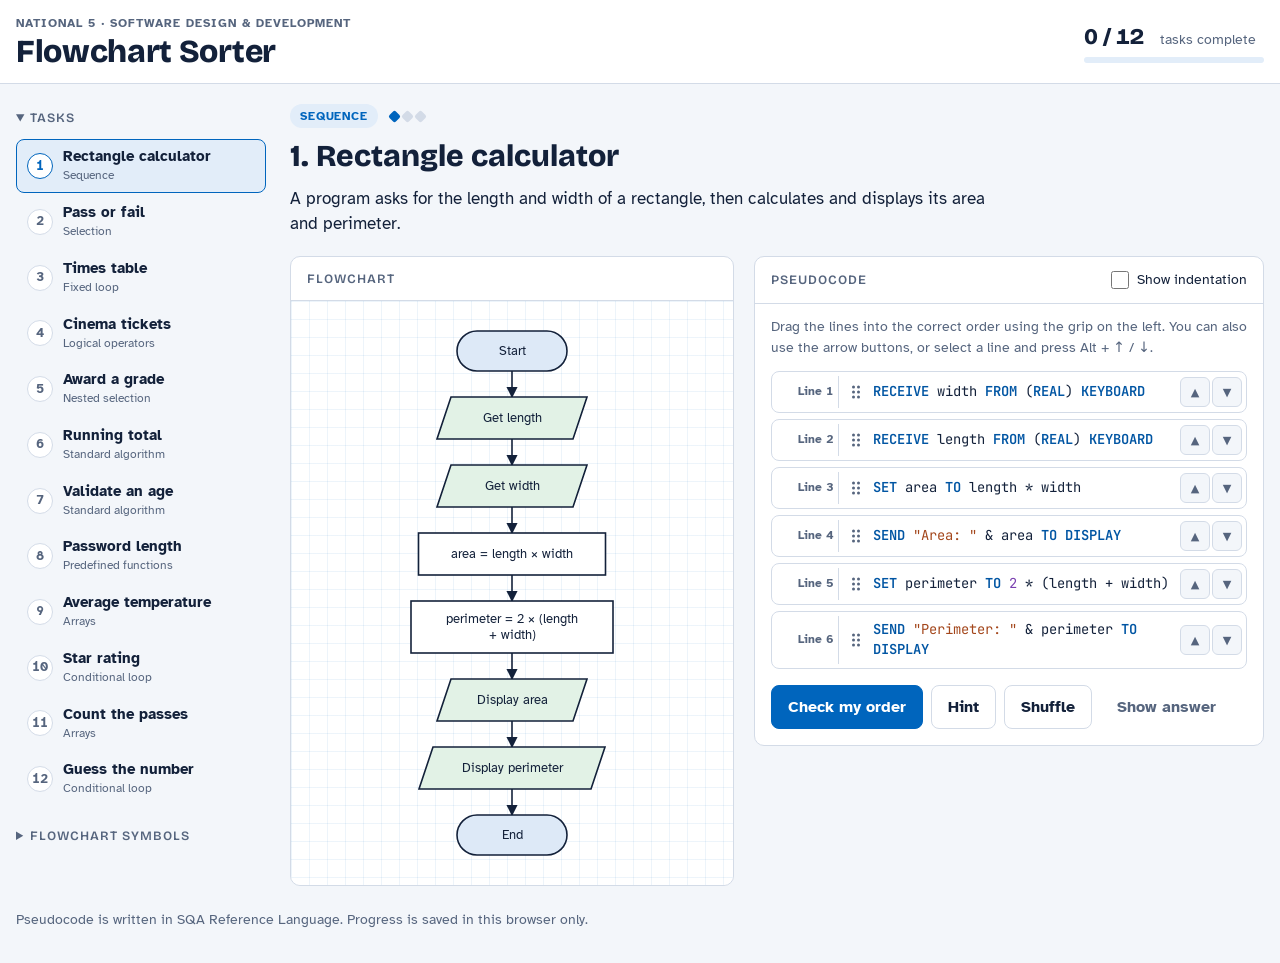
==== index.html @ ad6ac89f "Add N5 flowchart-to-pseudocode ordering practice site Static HTML/CSS/JS site with 12 tasks covering" ====
<!doctype html>
<html lang="en-GB">
<head>
  <meta charset="utf-8">
  <meta name="viewport" content="width=device-width, initial-scale=1, viewport-fit=cover">
  <title>N5 Flowchart Sorter</title>
  <meta name="description" content="National 5 Software Design and Development practice: read a flowchart and put the matching pseudocode in the correct order.">
  <link rel="preconnect" href="https://fonts.googleapis.com">
  <link rel="preconnect" href="https://fonts.gstatic.com" crossorigin>
  <link rel="stylesheet" href="https://fonts.googleapis.com/css2?family=Atkinson+Hyperlegible:wght@400;700&family=Bricolage+Grotesque:opsz,wght@12..96,600;12..96,800&family=JetBrains+Mono:wght@400;600&display=swap">
  <link rel="stylesheet" href="css/styles.css">
</head>
<body>
  <header class="masthead">
    <div class="masthead-inner">
      <div class="brand">
        <span class="brand-tag">National 5 · Software Design &amp; Development</span>
        <h1>Flowchart Sorter</h1>
      </div>
      <div class="progress" aria-live="polite">
        <span class="progress-count" id="progress-count">0 / 0</span>
        <span class="progress-label">tasks complete</span>
        <div class="progress-bar" aria-hidden="true"><span id="progress-fill"></span></div>
      </div>
    </div>
  </header>

  <div class="layout">
    <nav class="tasks" aria-label="Tasks">
      <details id="task-menu" open>
        <summary>Tasks</summary>
        <ol class="task-list" id="task-list"></ol>
      </details>
      <details class="key">
        <summary>Flowchart symbols</summary>
        <dl class="key-list" id="key-list"></dl>
      </details>
    </nav>

    <main class="workspace" id="workspace">
      <section class="brief">
        <div class="brief-meta">
          <span class="chip" id="topic"></span>
          <span class="level" id="level"></span>
        </div>
        <h2 id="title"></h2>
        <p id="brief"></p>
      </section>

      <div class="panes">
        <section class="pane pane-chart" aria-labelledby="chart-heading">
          <header class="pane-head">
            <h3 id="chart-heading">Flowchart</h3>
          </header>
          <div class="chart-scroll" id="chart"></div>
        </section>

        <section class="pane pane-code" aria-labelledby="code-heading">
          <header class="pane-head">
            <h3 id="code-heading">Pseudocode</h3>
            <label class="toggle" for="indent-toggle">
              <input type="checkbox" id="indent-toggle">
              <span>Show indentation</span>
            </label>
          </header>
          <p class="instructions" id="instructions">Drag the lines into the correct order using the grip on the left. You can also use the arrow buttons, or select a line and press Alt + ↑ / ↓.</p>
          <ol class="code-list" id="code-list"></ol>

          <div class="actions">
            <button type="button" class="btn btn-primary" id="check-btn">Check my order</button>
            <button type="button" class="btn" id="hint-btn">Hint</button>
            <button type="button" class="btn" id="shuffle-btn">Shuffle</button>
            <button type="button" class="btn btn-quiet" id="reveal-btn">Show answer</button>
          </div>
          <div class="feedback" id="feedback" role="status" aria-live="polite"></div>
        </section>
      </div>
    </main>
  </div>

  <footer class="foot">
    Pseudocode is written in SQA Reference Language. Progress is saved in this browser only.
  </footer>

  <script src="js/flowchart.js"></script>
  <script src="js/exercises.js"></script>
  <script src="js/app.js"></script>
</body>
</html>
---- css/styles.css ----
/* Layout: a task rail on the left, then the flowchart on squared jotter paper
   beside the pseudocode list. Saltire blue ink; symbol fills colour-code
   each flowchart symbol type. */
:root {
  --paper: #f3f6fa;
  --surface: #ffffff;
  --ink: #13213a;
  --muted: #56657e;
  --line: #d3dbe7;
  --accent: #0065bd;
  --accent-ink: #ffffff;
  --accent-soft: #e2edf9;
  --grid: rgba(0, 101, 189, 0.07);
  --ok: #17804f;
  --ok-soft: #e3f4ea;
  --bad: #c0352b;
  --bad-soft: #fbe8e6;
  --warn: #9a6a00;
  --warn-soft: #fff3d1;

  --fc-term: #dde9f7;
  --fc-io: #e2f2e6;
  --fc-proc: #ffffff;
  --fc-dec: #fdf0cc;
  --fc-loop: #ece4f7;
  --tok-kw: #0055a3;
  --tok-str: #a3461b;
  --tok-num: #7a3fb0;
  --tok-fn: #17804f;

  --font-display: "Bricolage Grotesque", "Segoe UI", system-ui, sans-serif;
  --font-body: "Atkinson Hyperlegible", "Segoe UI", system-ui, sans-serif;
  --font-mono: "JetBrains Mono", ui-monospace, "Cascadia Mono", Consolas, monospace;

  --radius: 10px;
  color-scheme: light;
}

@media (prefers-color-scheme: dark) {
  :root:not([data-theme="light"]) {
    --paper: #0d1524;
    --surface: #142036;
    --ink: #e4ebf5;
    --muted: #9badc6;
    --line: #2a3a56;
    --accent: #5ba8ff;
    --accent-ink: #06111f;
    --accent-soft: #19304f;
    --grid: rgba(91, 168, 255, 0.07);
    --ok: #4cc88d;
    --ok-soft: #12342a;
    --bad: #ff7468;
    --bad-soft: #3d1c1c;
    --warn: #f2c14e;
    --warn-soft: #3a2f12;
    --fc-term: #1d3558;
    --fc-io: #173a2b;
    --fc-proc: #142036;
    --fc-dec: #40371a;
    --fc-loop: #2f2648;
    --tok-kw: #79b8ff;
    --tok-str: #f0a27a;
    --tok-num: #c9a0ff;
    --tok-fn: #6fd6a2;
    color-scheme: dark;
  }
}
:root[data-theme="dark"] {
  --paper: #0d1524;
  --surface: #142036;
  --ink: #e4ebf5;
  --muted: #9badc6;
  --line: #2a3a56;
  --accent: #5ba8ff;
  --accent-ink: #06111f;
  --accent-soft: #19304f;
  --grid: rgba(91, 168, 255, 0.07);
  --ok: #4cc88d;
  --ok-soft: #12342a;
  --bad: #ff7468;
  --bad-soft: #3d1c1c;
  --warn: #f2c14e;
  --warn-soft: #3a2f12;
  --fc-term: #1d3558;
  --fc-io: #173a2b;
  --fc-proc: #142036;
  --fc-dec: #40371a;
  --fc-loop: #2f2648;
  --tok-kw: #79b8ff;
  --tok-str: #f0a27a;
  --tok-num: #c9a0ff;
  --tok-fn: #6fd6a2;
  color-scheme: dark;
}

* { box-sizing: border-box; }

body {
  margin: 0;
  background: var(--paper);
  color: var(--ink);
  font-family: var(--font-body);
  font-size: 16px;
  line-height: 1.5;
}

h1, h2, h3 {
  font-family: var(--font-display);
  text-wrap: balance;
  margin: 0;
}

button { font: inherit; color: inherit; }

:focus-visible {
  outline: 3px solid var(--accent);
  outline-offset: 2px;
}

.sr-only {
  position: absolute; width: 1px; height: 1px; overflow: hidden;
  clip: rect(0 0 0 0); white-space: nowrap;
}

/* ---------- Masthead ---------- */

.masthead {
  border-bottom: 1px solid var(--line);
  background: var(--surface);
  padding-inline: 16px;
}
.masthead-inner {
  max-width: 1400px;
  margin: 0 auto;
  padding-block: 14px;
  display: flex;
  flex-wrap: wrap;
  align-items: center;
  justify-content: space-between;
  gap: 12px 24px;
}
.brand { display: grid; gap: 2px; }
.brand-tag {
  font-size: 0.75rem;
  text-transform: uppercase;
  letter-spacing: 0.08em;
  color: var(--muted);
  font-weight: 700;
}
.brand h1 {
  font-size: clamp(1.5rem, 3vw, 2rem);
  font-weight: 800;
  letter-spacing: -0.01em;
  line-height: 1.1;
}
.progress {
  display: grid;
  grid-template-columns: auto auto;
  align-items: baseline;
  column-gap: 8px;
  min-width: 180px;
}
.progress-count {
  font-family: var(--font-display);
  font-weight: 800;
  font-size: 1.4rem;
  font-variant-numeric: tabular-nums;
}
.progress-label { color: var(--muted); font-size: 0.9rem; }
.progress-bar {
  grid-column: 1 / -1;
  height: 6px;
  border-radius: 3px;
  background: var(--accent-soft);
  overflow: hidden;
  margin-top: 4px;
}
.progress-bar span {
  display: block;
  height: 100%;
  width: 0;
  background: var(--accent);
  transition: width 0.4s ease;
}

/* ---------- Layout ---------- */

.layout {
  max-width: 1400px;
  margin: 0 auto;
  padding: 20px 16px 8px;
  display: grid;
  grid-template-columns: 250px minmax(0, 1fr);
  gap: 24px;
  align-items: start;
}

/* ---------- Task rail ---------- */

.tasks {
  position: sticky;
  top: 16px;
  display: grid;
  gap: 16px;
}
.tasks summary {
  cursor: pointer;
  font-family: var(--font-display);
  font-weight: 600;
  font-size: 0.8rem;
  text-transform: uppercase;
  letter-spacing: 0.08em;
  color: var(--muted);
  padding: 4px 0;
}
.task-list {
  list-style: none;
  margin: 8px 0 0;
  padding: 0;
  display: grid;
  gap: 2px;
}
.task {
  width: 100%;
  display: grid;
  grid-template-columns: 26px 1fr 18px;
  align-items: center;
  gap: 10px;
  text-align: left;
  padding: 7px 10px;
  border: 1px solid transparent;
  border-radius: 8px;
  background: none;
  cursor: pointer;
}
.task:hover { background: var(--surface); border-color: var(--line); }
.task.is-current { background: var(--accent-soft); border-color: var(--accent); }
.task-num {
  display: grid;
  place-items: center;
  width: 26px;
  height: 26px;
  border-radius: 50%;
  border: 1.5px solid var(--line);
  font-size: 0.8rem;
  font-weight: 700;
  font-variant-numeric: tabular-nums;
  color: var(--muted);
  background: var(--surface);
}
.task.is-current .task-num { border-color: var(--accent); color: var(--accent); }
.task.is-done .task-num { background: var(--ok); border-color: var(--ok); color: var(--surface); }
.task-text { display: grid; min-width: 0; }
.task-title { font-weight: 700; font-size: 0.95rem; line-height: 1.25; }
.task-topic { font-size: 0.78rem; color: var(--muted); }
.task-tick { color: var(--ok); font-weight: 700; }

.key-list { margin: 8px 0 0; display: grid; gap: 12px; }
.key-item { display: grid; gap: 4px; }
.key-item dt svg { max-width: 100%; height: auto; }
.key-item dd { margin: 0; font-size: 0.85rem; color: var(--muted); }

/* ---------- Workspace ---------- */

.workspace { display: grid; gap: 20px; min-width: 0; scroll-margin-top: 12px; }

.brief { display: grid; gap: 6px; max-width: 70ch; }
.brief-meta { display: flex; align-items: center; gap: 12px; }
.chip {
  font-size: 0.75rem;
  font-weight: 700;
  text-transform: uppercase;
  letter-spacing: 0.07em;
  padding: 3px 10px;
  border-radius: 999px;
  background: var(--accent-soft);
  color: var(--accent);
}
.level { display: inline-flex; gap: 4px; }
.level i {
  width: 9px; height: 9px;
  border-radius: 2px;
  background: var(--line);
  transform: rotate(45deg);
}
.level i.on { background: var(--accent); }
.brief h2 { font-size: clamp(1.4rem, 2.6vw, 1.9rem); font-weight: 800; }
.brief p { margin: 0; font-size: 1.05rem; }

.panes {
  display: grid;
  grid-template-columns: minmax(0, 1fr) minmax(0, 1.15fr);
  gap: 20px;
  align-items: start;
}

.pane {
  background: var(--surface);
  border: 1px solid var(--line);
  border-radius: var(--radius);
  min-width: 0;
}
.pane-head {
  display: flex;
  flex-wrap: wrap;
  align-items: center;
  justify-content: space-between;
  gap: 8px 16px;
  padding: 12px 16px;
  border-bottom: 1px solid var(--line);
}
.pane-head h3 {
  font-size: 0.8rem;
  text-transform: uppercase;
  letter-spacing: 0.08em;
  color: var(--muted);
  font-weight: 600;
}

/* Flowchart on squared paper */
.chart-scroll {
  overflow: auto;
  padding: 16px;
  border-radius: 0 0 var(--radius) var(--radius);
  background-color: var(--surface);
  background-image:
    linear-gradient(var(--grid) 1px, transparent 1px),
    linear-gradient(90deg, var(--grid) 1px, transparent 1px);
  background-size: 18px 18px;
  display: flex;
  justify-content: center;
  max-height: 80vh;
}
.fc-svg { flex: none; max-width: 100%; height: auto; }
.fc-shape { stroke: var(--ink); stroke-width: 1.6; }
.fc-term { fill: var(--fc-term); }
.fc-io { fill: var(--fc-io); }
.fc-proc { fill: var(--fc-proc); }
.fc-dec { fill: var(--fc-dec); }
.fc-loop { fill: var(--fc-loop); }
.fc-text { fill: var(--ink); font-family: var(--font-body); font-size: 13px; }
.fc-label { fill: var(--muted); font-family: var(--font-body); font-size: 12px; font-weight: 700; }
.fc-line { fill: none; stroke: var(--ink); stroke-width: 1.6; stroke-linejoin: round; }
.fc-arrowhead { fill: var(--ink); }
.fc-dot { fill: var(--ink); }

/* Pseudocode */
.toggle { display: inline-flex; align-items: center; gap: 8px; font-size: 0.9rem; cursor: pointer; }
.toggle input { width: 18px; height: 18px; accent-color: var(--accent); margin: 0; }

.instructions { margin: 0; padding: 12px 16px 0; font-size: 0.9rem; color: var(--muted); }

.code-list {
  list-style: none;
  counter-reset: line;
  margin: 0;
  padding: 12px 16px;
  display: grid;
  gap: 6px;
  position: relative;
}
.code-line {
  counter-increment: line;
  display: grid;
  grid-template-columns: 4.2em 22px minmax(0, 1fr) auto;
  align-items: center;
  gap: 6px;
  padding: 4px 4px 4px 0;
  border: 1px solid var(--line);
  border-radius: 8px;
  background: var(--surface);
  position: relative;
  user-select: none;
  cursor: grab;
  transition: border-color 0.15s, background-color 0.15s;
}
.code-line::before {
  content: "Line " counter(line);
  font-size: 0.72rem;
  font-weight: 700;
  color: var(--muted);
  text-align: right;
  font-variant-numeric: tabular-nums;
  padding-right: 4px;
  border-right: 1px solid var(--line);
  align-self: stretch;
  display: grid;
  align-items: center;
}
.code-line:hover { border-color: var(--accent); }
.code-line.is-dragging {
  z-index: 2;
  cursor: grabbing;
  border-color: var(--accent);
  box-shadow: 0 8px 22px rgba(0, 30, 70, 0.22);
  transition: none;
}
body.is-dragging { cursor: grabbing; user-select: none; }

.grip {
  display: grid;
  place-items: center;
  height: 32px;
  color: var(--muted);
  touch-action: none;
  cursor: grab;
}
.grip svg { fill: currentColor; }

.code-text {
  font-family: var(--font-mono);
  font-size: 0.86rem;
  line-height: 1.45;
  overflow-wrap: anywhere;
  padding-block: 4px;
  transition: padding-left 0.25s ease;
}
.show-indent .code-text { padding-left: calc(var(--indent) * 2.2ch); }
.tok-kw { color: var(--tok-kw); font-weight: 600; }
.tok-str { color: var(--tok-str); }
.tok-num { color: var(--tok-num); }
.tok-fn { color: var(--tok-fn); font-weight: 600; }

.mover { display: inline-flex; gap: 2px; }
.move {
  width: 30px;
  height: 30px;
  border: 1px solid var(--line);
  border-radius: 6px;
  background: var(--paper);
  font-size: 0.7rem;
  cursor: pointer;
  color: var(--muted);
}
.move:hover { color: var(--accent); border-color: var(--accent); }
.is-solved .mover, .is-solved .grip { visibility: hidden; }
.is-solved .code-line { cursor: default; }

.code-line.is-right { border-color: var(--ok); background: var(--ok-soft); }
.code-line.is-wrong { border-color: var(--bad); background: var(--bad-soft); }
.code-line.is-right::after,
.code-line.is-wrong::after {
  position: absolute;
  right: -10px;
  top: -9px;
  width: 20px;
  height: 20px;
  border-radius: 50%;
  display: grid;
  place-items: center;
  font-size: 0.7rem;
  font-weight: 700;
  color: var(--surface);
}
.code-line.is-right::after { content: "✓"; background: var(--ok); }
.code-line.is-wrong::after { content: "✕"; background: var(--bad); }
.code-line.is-hinted { animation: hinted 1.6s ease; }
@keyframes hinted {
  0%, 60% { border-color: var(--warn); background: var(--warn-soft); }
}

.actions {
  display: flex;
  flex-wrap: wrap;
  gap: 8px;
  padding: 4px 16px 16px;
}
.btn {
  padding: 9px 16px;
  border-radius: 8px;
  border: 1px solid var(--line);
  background: var(--surface);
  font-weight: 700;
  cursor: pointer;
}
.btn:hover { border-color: var(--accent); color: var(--accent); }
.btn-primary { background: var(--accent); border-color: var(--accent); color: var(--accent-ink); }
.btn-primary:hover { color: var(--accent-ink); filter: brightness(1.08); }
.btn-quiet { border-color: transparent; color: var(--muted); }
.btn-small { padding: 5px 12px; margin-left: 6px; }

.feedback:empty { display: none; }
.feedback {
  margin: 0 16px 16px;
  padding: 12px 14px;
  border-radius: 8px;
  border: 1px solid var(--line);
}
.feedback code { font-family: var(--font-mono); font-size: 0.85rem; }
.feedback.is-success { border-color: var(--ok); background: var(--ok-soft); }
.feedback.is-partial { border-color: var(--bad); background: var(--bad-soft); }
.feedback.is-hint { border-color: var(--warn); background: var(--warn-soft); }

.foot {
  max-width: 1400px;
  margin: 0 auto;
  padding: 16px 16px 32px;
  font-size: 0.85rem;
  color: var(--muted);
}

/* ---------- Narrow screens ---------- */

@media (max-width: 1100px) {
  .panes { grid-template-columns: minmax(0, 1fr); }
  .chart-scroll { max-height: none; }
}

@media (max-width: 900px) {
  .layout { grid-template-columns: minmax(0, 1fr); }
  .tasks {
    position: static;
    background: var(--surface);
    border: 1px solid var(--line);
    border-radius: var(--radius);
    padding: 8px 12px;
    gap: 4px;
  }
}

@media (max-width: 520px) {
  .code-line { grid-template-columns: 2.2em 18px minmax(0, 1fr) auto; gap: 4px; }
  .code-line::before { content: counter(line); }
  .mover { flex-direction: column; }
  .move { width: 30px; height: 22px; }
  .code-text { font-size: 0.8rem; }
}

@media (prefers-reduced-motion: reduce) {
  *, *::before, *::after { transition: none !important; animation: none !important; }
}
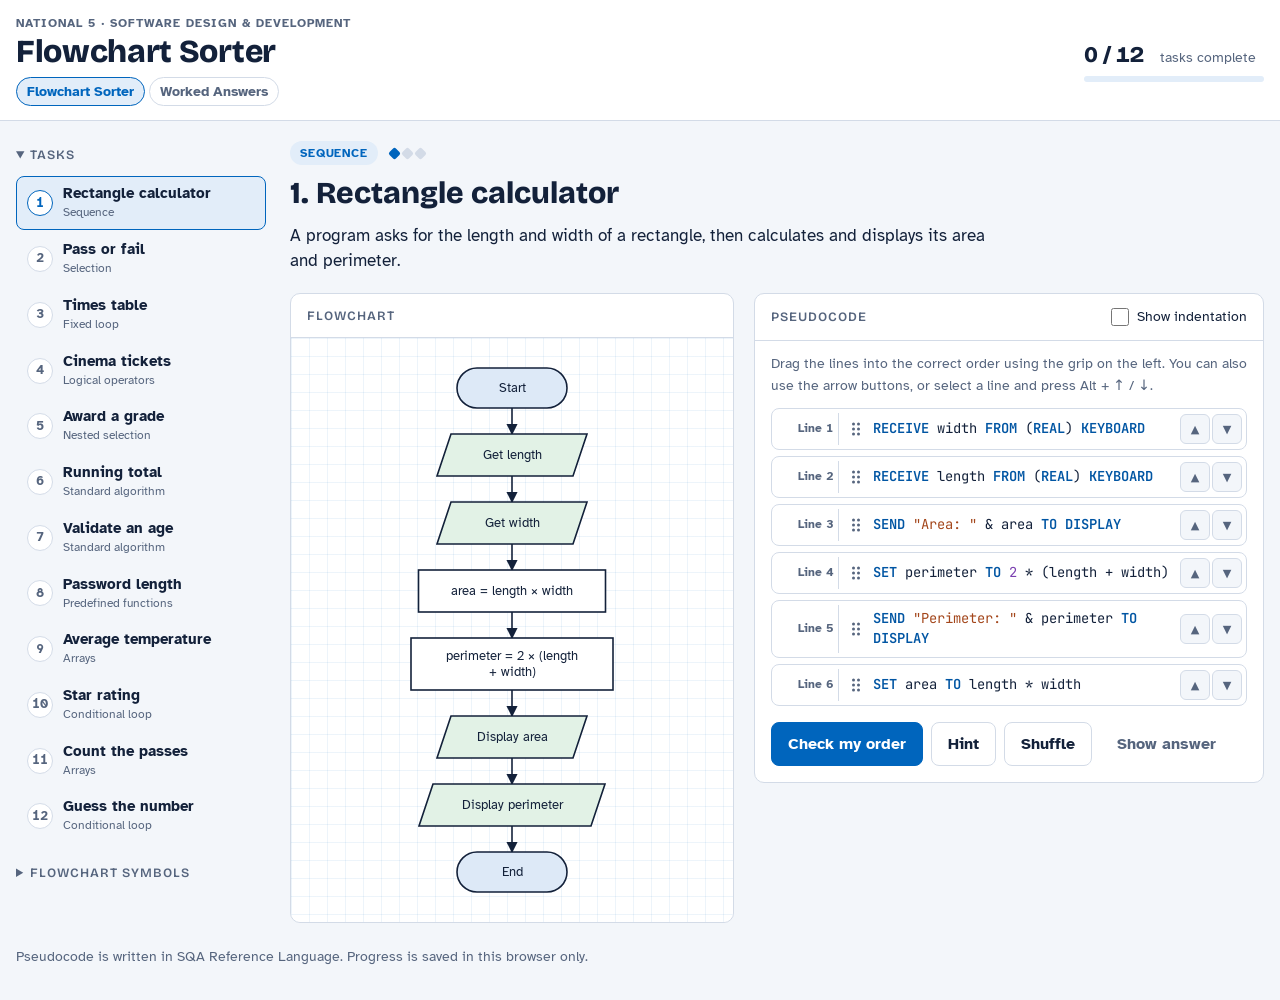
==== commit 5e5409b8: "Add worked answers page for programming practice questions Interactive revision page covering the ni" ====
--- a/index.html
+++ b/index.html
@@ -16,6 +16,10 @@
       <div class="brand">
         <span class="brand-tag">National 5 · Software Design &amp; Development</span>
         <h1>Flowchart Sorter</h1>
+        <nav class="site-nav" aria-label="Site">
+          <a href="index.html" aria-current="page">Flowchart Sorter</a>
+          <a href="revision.html">Worked Answers</a>
+        </nav>
       </div>
       <div class="progress" aria-live="polite">
         <span class="progress-count" id="progress-count">0 / 0</span>
--- a/css/styles.css
+++ b/css/styles.css
@@ -183,6 +183,21 @@
   transition: width 0.4s ease;
 }
 
+/* ---------- Site nav ---------- */
+
+.site-nav { display: flex; flex-wrap: wrap; gap: 4px; margin-top: 6px; }
+.site-nav a {
+  color: var(--muted);
+  text-decoration: none;
+  font-weight: 700;
+  font-size: 0.88rem;
+  padding: 3px 10px;
+  border-radius: 999px;
+  border: 1px solid var(--line);
+}
+.site-nav a:hover { color: var(--accent); border-color: var(--accent); }
+.site-nav a[aria-current="page"] { background: var(--accent-soft); color: var(--accent); border-color: var(--accent); }
+
 /* ---------- Layout ---------- */
 
 .layout {
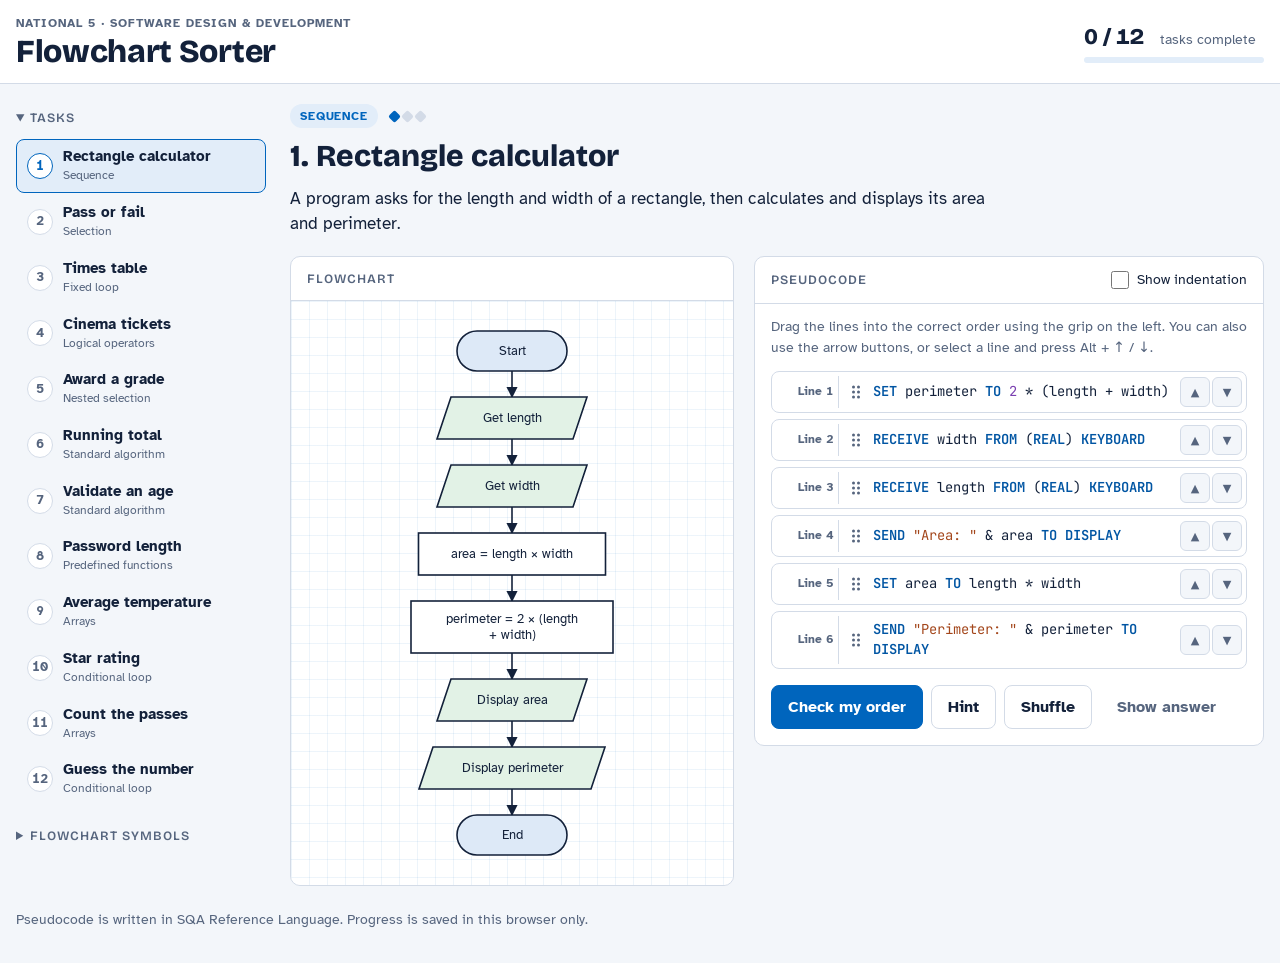
==== commit 3793231e: "Move worked answers page to its own repository The worked answers page now lives in csteachian/n5-pr" ====
--- a/index.html
+++ b/index.html
@@ -16,10 +16,6 @@
       <div class="brand">
         <span class="brand-tag">National 5 · Software Design &amp; Development</span>
         <h1>Flowchart Sorter</h1>
-        <nav class="site-nav" aria-label="Site">
-          <a href="index.html" aria-current="page">Flowchart Sorter</a>
-          <a href="revision.html">Worked Answers</a>
-        </nav>
       </div>
       <div class="progress" aria-live="polite">
         <span class="progress-count" id="progress-count">0 / 0</span>
--- a/css/styles.css
+++ b/css/styles.css
@@ -183,21 +183,6 @@
   transition: width 0.4s ease;
 }
 
-/* ---------- Site nav ---------- */
-
-.site-nav { display: flex; flex-wrap: wrap; gap: 4px; margin-top: 6px; }
-.site-nav a {
-  color: var(--muted);
-  text-decoration: none;
-  font-weight: 700;
-  font-size: 0.88rem;
-  padding: 3px 10px;
-  border-radius: 999px;
-  border: 1px solid var(--line);
-}
-.site-nav a:hover { color: var(--accent); border-color: var(--accent); }
-.site-nav a[aria-current="page"] { background: var(--accent-soft); color: var(--accent); border-color: var(--accent); }
-
 /* ---------- Layout ---------- */
 
 .layout {
